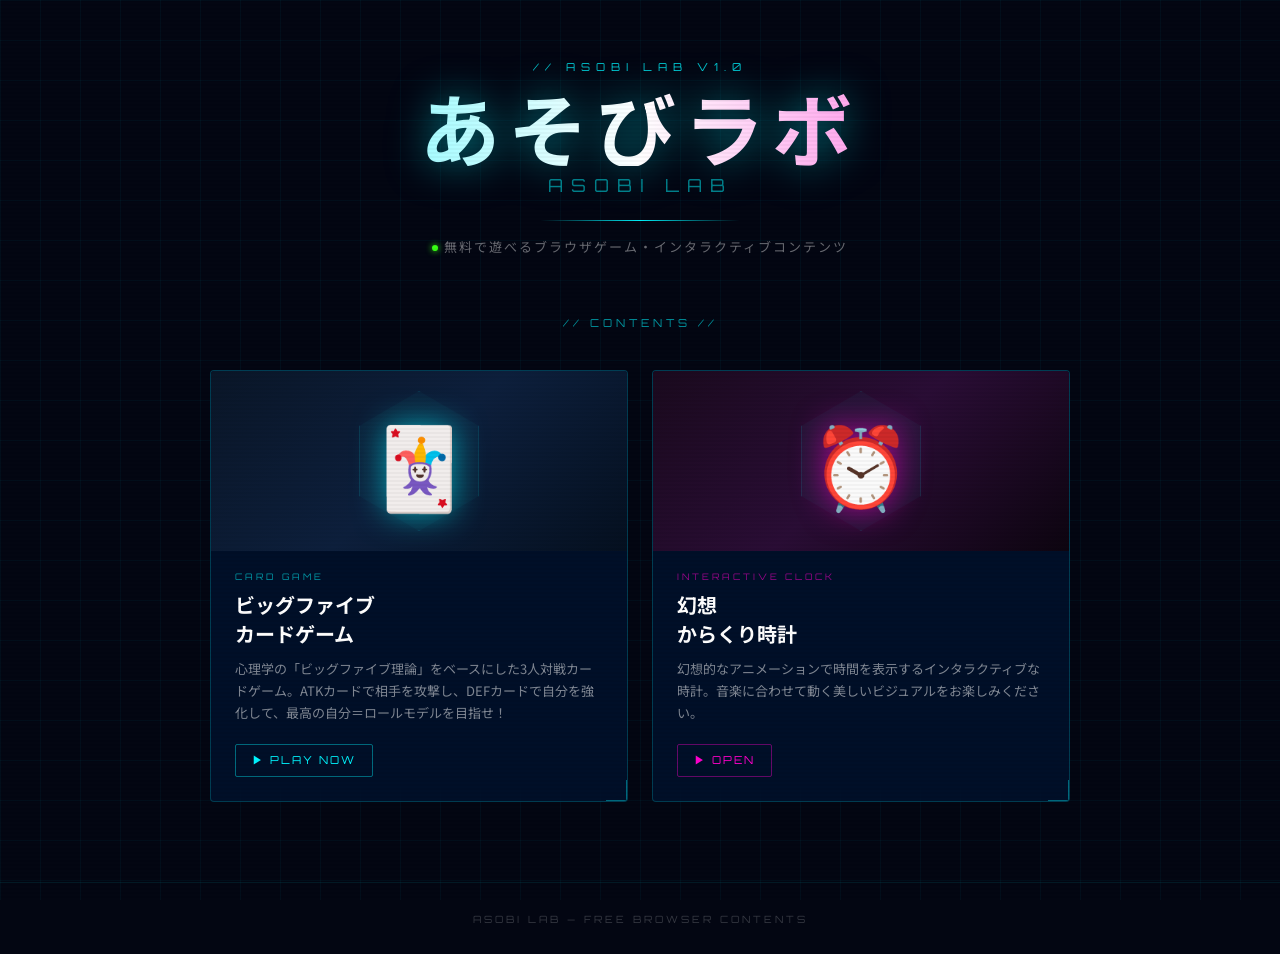
==== index.html @ 5e170a77 "Initial commit: asobi-lab portal site" ====
<!DOCTYPE html>
<html lang="ja">
<head>
    <meta charset="UTF-8">
    <meta name="viewport" content="width=device-width, initial-scale=1.0">
    <title>あそびラボ | ASOBI LAB</title>
    <style>
        @import url('https://fonts.googleapis.com/css2?family=Orbitron:wght@400;700;900&family=Noto+Sans+JP:wght@300;400;700&display=swap');

        :root {
            --cyan: #00f5ff;
            --magenta: #ff00cc;
            --green: #39ff14;
            --yellow: #ffe600;
            --dark: #030612;
            --dark2: #080f20;
            --panel: rgba(0, 20, 50, 0.7);
        }

        * { margin: 0; padding: 0; box-sizing: border-box; }

        body {
            background: var(--dark);
            color: #fff;
            font-family: 'Noto Sans JP', sans-serif;
            min-height: 100vh;
            overflow-x: hidden;
        }

        /* --- 背景グリッド --- */
        body::before {
            content: '';
            position: fixed;
            inset: 0;
            background-image:
                linear-gradient(rgba(0, 245, 255, 0.04) 1px, transparent 1px),
                linear-gradient(90deg, rgba(0, 245, 255, 0.04) 1px, transparent 1px);
            background-size: 40px 40px;
            pointer-events: none;
            z-index: 0;
        }

        /* --- ヘッダー --- */
        header {
            position: relative;
            z-index: 10;
            text-align: center;
            padding: 60px 20px 40px;
        }

        .logo-sub {
            font-family: 'Orbitron', monospace;
            font-size: 11px;
            letter-spacing: 6px;
            color: var(--cyan);
            opacity: 0.8;
            margin-bottom: 12px;
            text-transform: uppercase;
        }

        .logo-main {
            font-family: 'Noto Sans JP', sans-serif;
            font-size: clamp(40px, 8vw, 80px);
            font-weight: 700;
            letter-spacing: 0.1em;
            background: linear-gradient(90deg, var(--cyan), #fff, var(--magenta));
            -webkit-background-clip: text;
            -webkit-text-fill-color: transparent;
            background-clip: text;
            filter: drop-shadow(0 0 20px rgba(0, 245, 255, 0.5));
            line-height: 1;
        }

        .logo-en {
            font-family: 'Orbitron', monospace;
            font-size: clamp(12px, 2vw, 18px);
            letter-spacing: 8px;
            color: var(--cyan);
            opacity: 0.5;
            margin-top: 8px;
        }

        .header-line {
            width: 200px;
            height: 1px;
            background: linear-gradient(90deg, transparent, var(--cyan), transparent);
            margin: 24px auto 0;
        }

        .tagline {
            font-size: 13px;
            color: rgba(255, 255, 255, 0.4);
            margin-top: 16px;
            letter-spacing: 2px;
        }

        /* --- メインコンテンツ --- */
        main {
            position: relative;
            z-index: 10;
            max-width: 900px;
            margin: 0 auto;
            padding: 20px 20px 80px;
        }

        .section-title {
            font-family: 'Orbitron', monospace;
            font-size: 11px;
            letter-spacing: 4px;
            color: var(--cyan);
            opacity: 0.6;
            text-align: center;
            margin-bottom: 40px;
            text-transform: uppercase;
        }

        /* --- ゲームカード --- */
        .cards {
            display: grid;
            grid-template-columns: repeat(auto-fit, minmax(300px, 1fr));
            gap: 24px;
        }

        .card {
            position: relative;
            background: var(--panel);
            border: 1px solid rgba(0, 245, 255, 0.2);
            border-radius: 4px;
            overflow: hidden;
            text-decoration: none;
            color: inherit;
            display: block;
            transition: transform 0.2s, border-color 0.2s;
            backdrop-filter: blur(10px);
        }

        .card::before {
            content: '';
            position: absolute;
            top: 0; left: 0; right: 0;
            height: 2px;
            background: linear-gradient(90deg, var(--cyan), var(--magenta));
            opacity: 0;
            transition: opacity 0.2s;
        }

        .card:hover {
            transform: translateY(-4px);
            border-color: var(--cyan);
        }

        .card:hover::before { opacity: 1; }

        /* コーナー装飾 */
        .card::after {
            content: '';
            position: absolute;
            bottom: 0; right: 0;
            width: 20px; height: 20px;
            border-right: 1px solid rgba(0, 245, 255, 0.4);
            border-bottom: 1px solid rgba(0, 245, 255, 0.4);
        }

        .card-thumb {
            width: 100%;
            height: 180px;
            display: flex;
            align-items: center;
            justify-content: center;
            font-size: 80px;
            position: relative;
            overflow: hidden;
        }

        .card-thumb-bigfive {
            background: linear-gradient(135deg, #0a1628 0%, #0d1f3c 50%, #051020 100%);
        }

        .card-thumb-clock {
            background: linear-gradient(135deg, #1a0a1e 0%, #2a0d35 50%, #0d0510 100%);
        }

        /* サムネ装飾 */
        .thumb-hex {
            position: absolute;
            width: 120px; height: 140px;
            background: rgba(0, 245, 255, 0.03);
            clip-path: polygon(50% 0%, 100% 25%, 100% 75%, 50% 100%, 0% 75%, 0% 25%);
            border: 1px solid rgba(0, 245, 255, 0.1);
        }

        .thumb-icon {
            position: relative;
            z-index: 2;
            filter: drop-shadow(0 0 16px rgba(0, 245, 255, 0.6));
        }

        .card-thumb-clock .thumb-icon {
            filter: drop-shadow(0 0 16px rgba(255, 0, 204, 0.6));
        }

        .card-body {
            padding: 20px 24px 24px;
        }

        .card-tag {
            font-family: 'Orbitron', monospace;
            font-size: 9px;
            letter-spacing: 3px;
            color: var(--cyan);
            opacity: 0.6;
            margin-bottom: 8px;
            text-transform: uppercase;
        }

        .card-thumb-clock ~ .card-body .card-tag {
            color: var(--magenta);
        }

        .card-title {
            font-size: 20px;
            font-weight: 700;
            margin-bottom: 10px;
            color: #fff;
        }

        .card-desc {
            font-size: 13px;
            line-height: 1.7;
            color: rgba(255, 255, 255, 0.5);
            margin-bottom: 20px;
        }

        .card-btn {
            display: inline-flex;
            align-items: center;
            gap: 8px;
            font-family: 'Orbitron', monospace;
            font-size: 11px;
            letter-spacing: 2px;
            color: var(--cyan);
            border: 1px solid rgba(0, 245, 255, 0.4);
            padding: 8px 16px;
            border-radius: 2px;
            text-transform: uppercase;
            transition: background 0.2s, color 0.2s;
        }

        .card:hover .card-btn {
            background: rgba(0, 245, 255, 0.1);
        }

        .card-clock .card-btn {
            color: var(--magenta);
            border-color: rgba(255, 0, 204, 0.4);
        }

        .card-clock:hover .card-btn {
            background: rgba(255, 0, 204, 0.1);
        }

        /* --- フッター --- */
        footer {
            position: relative;
            z-index: 10;
            text-align: center;
            padding: 30px 20px;
            border-top: 1px solid rgba(0, 245, 255, 0.08);
        }

        .footer-line {
            font-family: 'Orbitron', monospace;
            font-size: 10px;
            letter-spacing: 3px;
            color: rgba(255, 255, 255, 0.2);
            text-transform: uppercase;
        }

        /* --- スキャンラインエフェクト --- */
        body::after {
            content: '';
            position: fixed;
            inset: 0;
            background: repeating-linear-gradient(
                0deg,
                transparent,
                transparent 2px,
                rgba(0, 0, 0, 0.03) 2px,
                rgba(0, 0, 0, 0.03) 4px
            );
            pointer-events: none;
            z-index: 999;
        }

        /* スピンアニメ（コーナー装飾） */
        @keyframes pulse {
            0%, 100% { opacity: 0.4; }
            50% { opacity: 1; }
        }

        .dot {
            display: inline-block;
            width: 6px;
            height: 6px;
            background: var(--green);
            border-radius: 50%;
            animation: pulse 2s infinite;
            box-shadow: 0 0 6px var(--green);
            vertical-align: middle;
            margin-right: 6px;
        }

        /* レスポンシブ */
        @media (max-width: 600px) {
            header { padding: 40px 16px 30px; }
            .cards { grid-template-columns: 1fr; }
        }
    </style>
</head>
<body>

    <header>
        <p class="logo-sub">// ASOBI LAB v1.0</p>
        <h1 class="logo-main">あそびラボ</h1>
        <p class="logo-en">ASOBI LAB</p>
        <div class="header-line"></div>
        <p class="tagline"><span class="dot"></span>無料で遊べるブラウザゲーム・インタラクティブコンテンツ</p>
    </header>

    <main>
        <p class="section-title">// CONTENTS //</p>

        <div class="cards">

            <!-- ビッグファイブカードゲーム -->
            <a class="card" href="game/game_demo.html">
                <div class="card-thumb card-thumb-bigfive">
                    <div class="thumb-hex"></div>
                    <span class="thumb-icon">🃏</span>
                </div>
                <div class="card-body">
                    <p class="card-tag">Card Game</p>
                    <h2 class="card-title">ビッグファイブ<br>カードゲーム</h2>
                    <p class="card-desc">心理学の「ビッグファイブ理論」をベースにした3人対戦カードゲーム。ATKカードで相手を攻撃し、DEFカードで自分を強化して、最高の自分＝ロールモデルを目指せ！</p>
                    <span class="card-btn">▶ PLAY NOW</span>
                </div>
            </a>

            <!-- 幻想からくり時計 -->
            <a class="card card-clock" href="clock/index.html">
                <div class="card-thumb card-thumb-clock">
                    <div class="thumb-hex"></div>
                    <span class="thumb-icon">⏰</span>
                </div>
                <div class="card-body">
                    <p class="card-tag">Interactive Clock</p>
                    <h2 class="card-title">幻想<br>からくり時計</h2>
                    <p class="card-desc">幻想的なアニメーションで時間を表示するインタラクティブな時計。音楽に合わせて動く美しいビジュアルをお楽しみください。</p>
                    <span class="card-btn">▶ OPEN</span>
                </div>
            </a>

        </div>
    </main>

    <footer>
        <p class="footer-line">ASOBI LAB &mdash; Free Browser Contents</p>
    </footer>

</body>
</html>
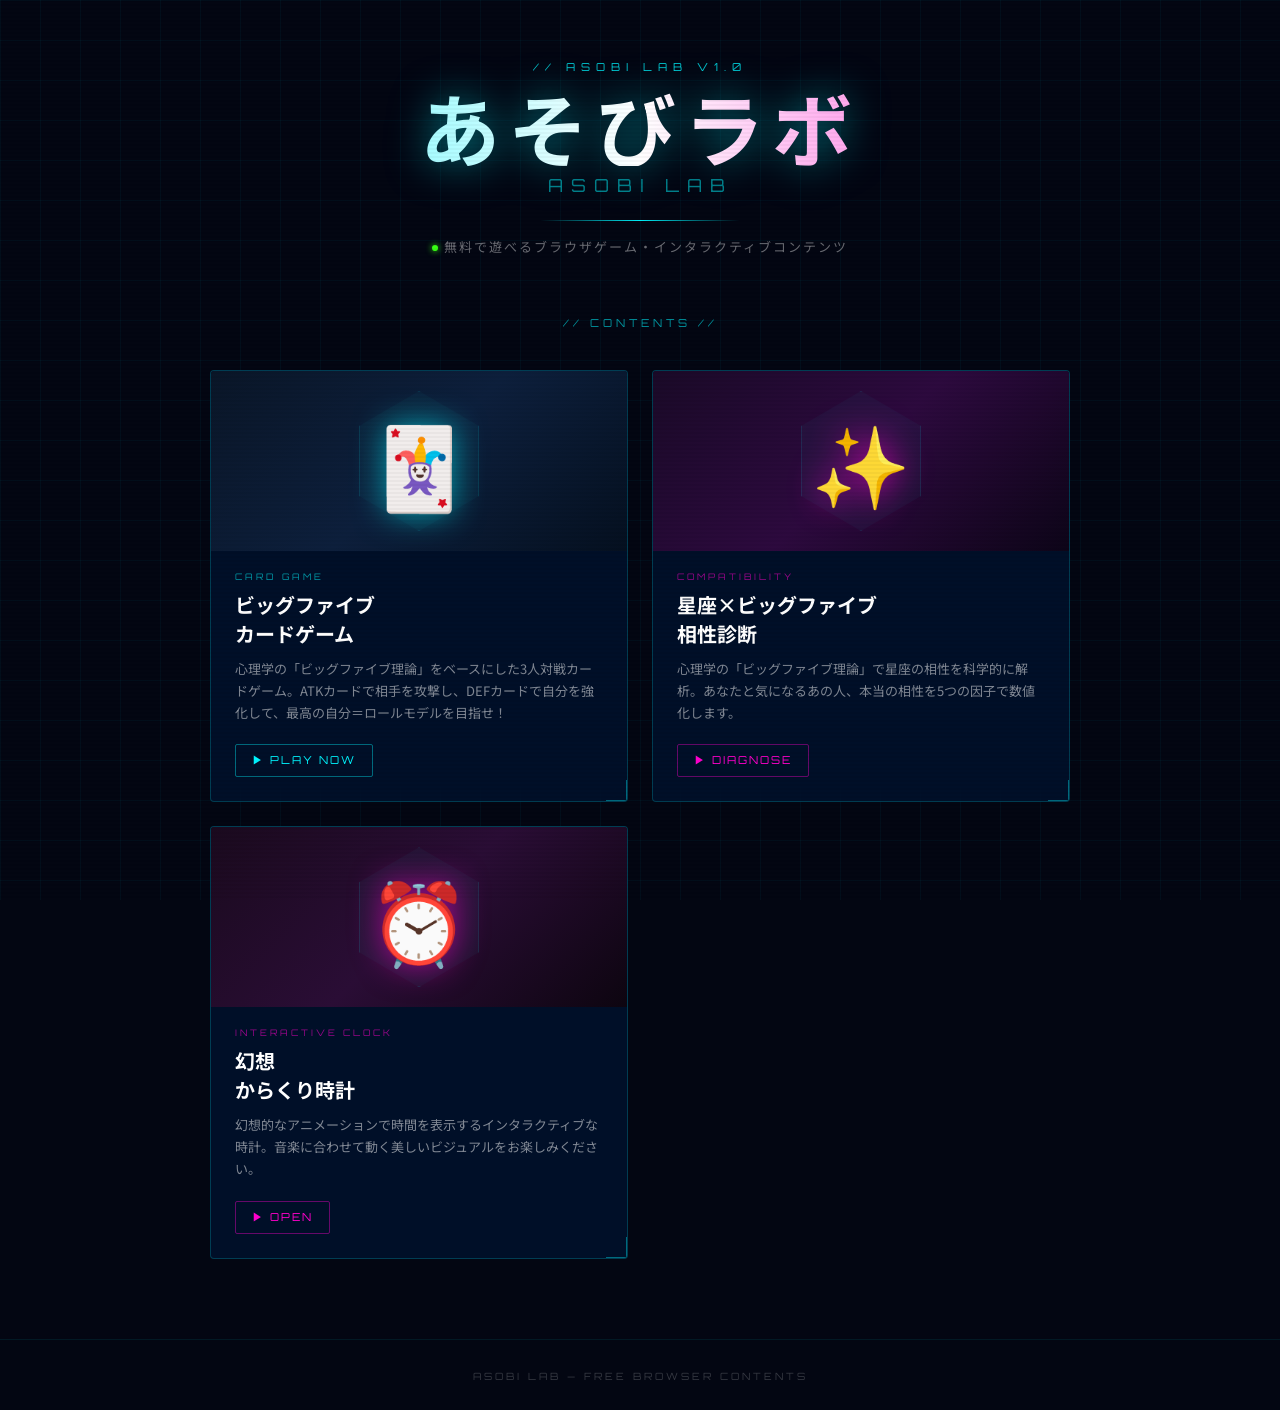
==== commit f32a8e84: "Add 星座×ビッグファイブ相性診断ページ - uranai/index.html：星座×ビッグファイブ相性診断を新規追加 - index.html：トップページに相性診断カードを追加  Co-Aut" ====
--- a/index.html
+++ b/index.html
@@ -4,6 +4,7 @@
     <meta charset="UTF-8">
     <meta name="viewport" content="width=device-width, initial-scale=1.0">
     <title>あそびラボ | ASOBI LAB</title>
+    <link rel="icon" type="image/png" href="favicon.png">
     <style>
         @import url('https://fonts.googleapis.com/css2?family=Orbitron:wght@400;700;900&family=Noto+Sans+JP:wght@300;400;700&display=swap');
 
@@ -178,6 +179,23 @@
 
         .card-thumb-clock {
             background: linear-gradient(135deg, #1a0a1e 0%, #2a0d35 50%, #0d0510 100%);
+        }
+
+        .card-thumb-uranai {
+            background: linear-gradient(135deg, #1a0a28 0%, #2d0a3e 50%, #0d0518 100%);
+        }
+
+        .card-uranai .card-btn {
+            color: var(--magenta);
+            border-color: rgba(255, 0, 204, 0.4);
+        }
+
+        .card-uranai:hover .card-btn {
+            background: rgba(255, 0, 204, 0.1);
+        }
+
+        .card-thumb-uranai ~ .card-body .card-tag {
+            color: var(--magenta);
         }
 
         /* サムネ装飾 */
@@ -346,6 +364,20 @@
                 </div>
             </a>
 
+            <!-- 星座×ビッグファイブ相性診断 -->
+            <a class="card card-uranai" href="uranai/index.html">
+                <div class="card-thumb card-thumb-uranai">
+                    <div class="thumb-hex"></div>
+                    <span class="thumb-icon" style="filter: drop-shadow(0 0 16px rgba(255, 0, 204, 0.7));">✨</span>
+                </div>
+                <div class="card-body">
+                    <p class="card-tag">Compatibility</p>
+                    <h2 class="card-title">星座×ビッグファイブ<br>相性診断</h2>
+                    <p class="card-desc">心理学の「ビッグファイブ理論」で星座の相性を科学的に解析。あなたと気になるあの人、本当の相性を5つの因子で数値化します。</p>
+                    <span class="card-btn">▶ DIAGNOSE</span>
+                </div>
+            </a>
+
             <!-- 幻想からくり時計 -->
             <a class="card card-clock" href="clock/index.html">
                 <div class="card-thumb card-thumb-clock">
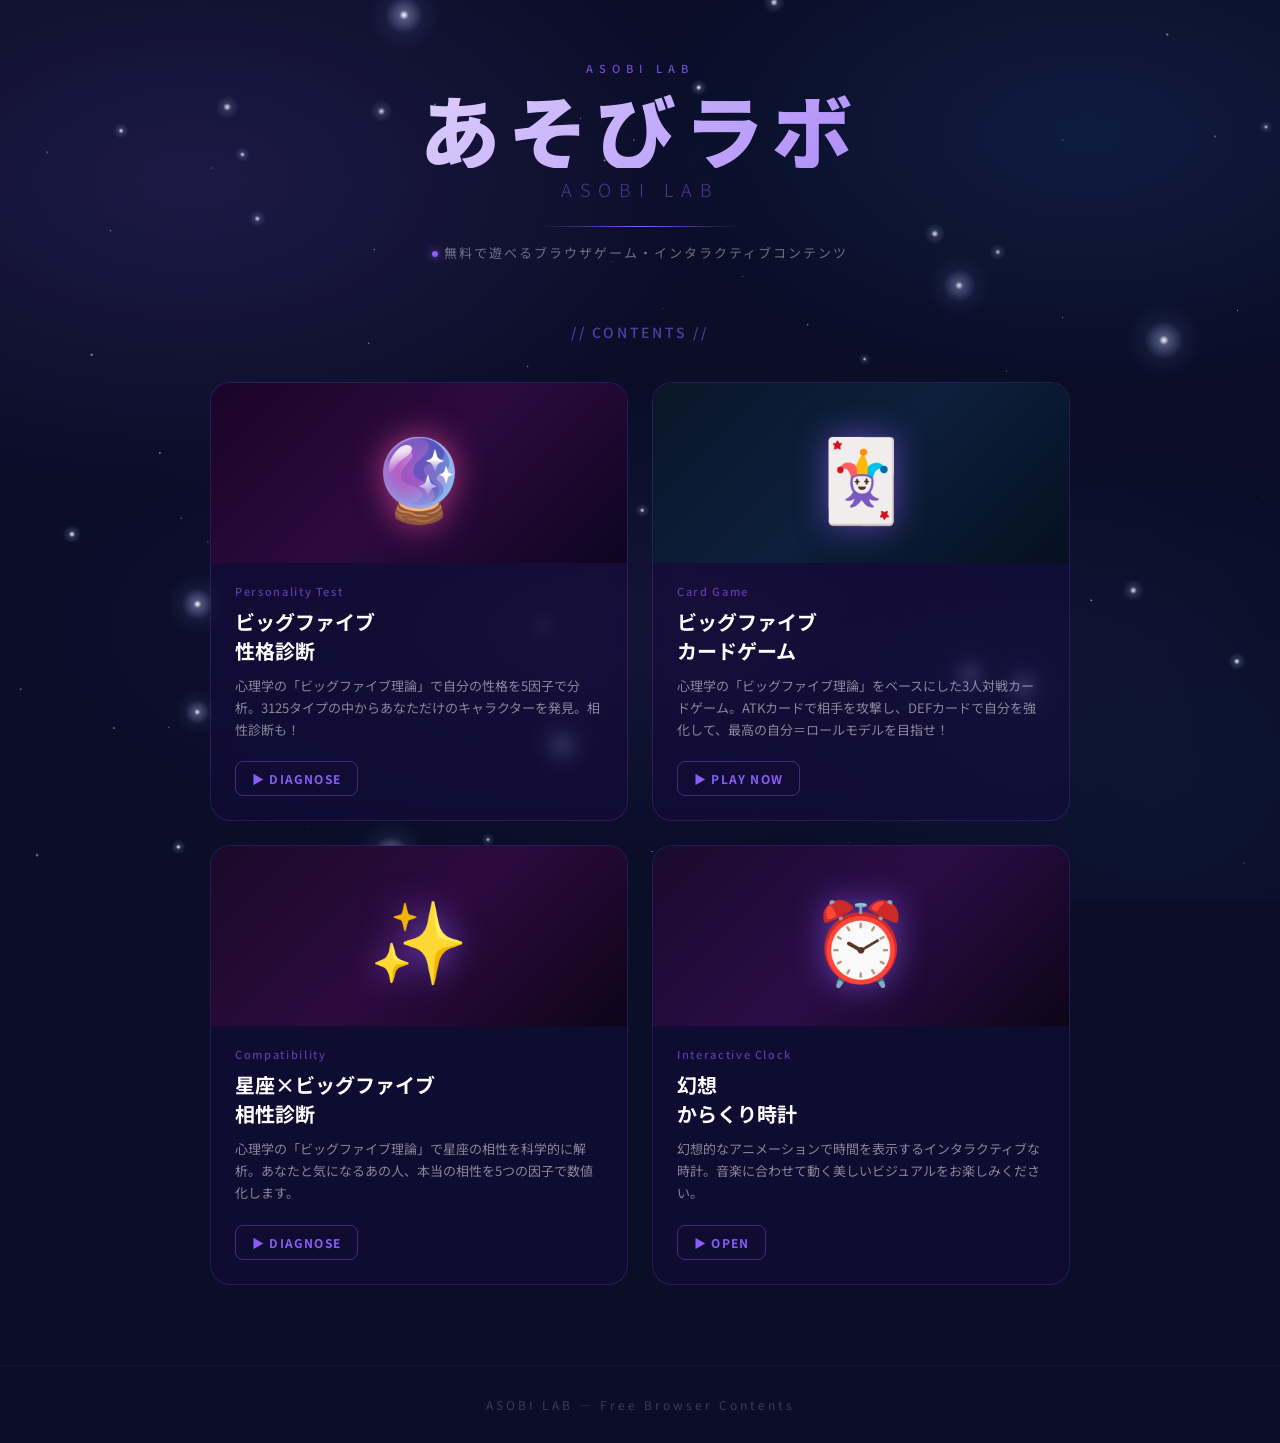
==== commit d6e7d057: "ビッグファイブ性格診断カードをトップに追加" ====
--- a/index.html
+++ b/index.html
@@ -6,39 +6,60 @@
     <title>あそびラボ | ASOBI LAB</title>
     <link rel="icon" type="image/png" href="favicon.png">
     <style>
-        @import url('https://fonts.googleapis.com/css2?family=Orbitron:wght@400;700;900&family=Noto+Sans+JP:wght@300;400;700&display=swap');
+        @import url('https://fonts.googleapis.com/css2?family=Noto+Sans+JP:wght@300;400;500;700;900&display=swap');
 
         :root {
-            --cyan: #00f5ff;
-            --magenta: #ff00cc;
-            --green: #39ff14;
-            --yellow: #ffe600;
-            --dark: #030612;
-            --dark2: #080f20;
-            --panel: rgba(0, 20, 50, 0.7);
+            --purple: #8b5cf6;
+            --blue: #3b82f6;
+            --amber: #f59e0b;
+            --rose: #f43f5e;
+            --bg: #0a0e27;
+            --panel: rgba(26, 10, 62, 0.45);
+            --border: rgba(139, 92, 246, 0.2);
         }
 
         * { margin: 0; padding: 0; box-sizing: border-box; }
 
         body {
-            background: var(--dark);
+            background: var(--bg);
             color: #fff;
             font-family: 'Noto Sans JP', sans-serif;
             min-height: 100vh;
             overflow-x: hidden;
         }
 
-        /* --- 背景グリッド --- */
-        body::before {
-            content: '';
+        /* --- 星雲背景 --- */
+        .bg-nebula {
             position: fixed;
             inset: 0;
-            background-image:
-                linear-gradient(rgba(0, 245, 255, 0.04) 1px, transparent 1px),
-                linear-gradient(90deg, rgba(0, 245, 255, 0.04) 1px, transparent 1px);
-            background-size: 40px 40px;
+            z-index: 0;
             pointer-events: none;
+            background:
+                radial-gradient(ellipse 60% 50% at 15% 20%, rgba(139,92,246,0.15) 0%, transparent 70%),
+                radial-gradient(ellipse 50% 40% at 85% 15%, rgba(59,130,246,0.12) 0%, transparent 70%),
+                radial-gradient(ellipse 70% 40% at 50% 70%, rgba(139,92,246,0.08) 0%, transparent 70%),
+                radial-gradient(ellipse 40% 50% at 90% 85%, rgba(59,130,246,0.06) 0%, transparent 70%);
+            animation: nebula-drift 25s ease-in-out infinite alternate;
+        }
+        @keyframes nebula-drift {
+            0% { transform: scale(1) translate(0, 0); }
+            25% { transform: scale(1.08) translate(2%, -1%); }
+            50% { transform: scale(1.04) translate(-2%, 2%); }
+            75% { transform: scale(1.1) translate(1%, 1%); }
+            100% { transform: scale(1) translate(-1%, -2%); }
+        }
+
+        .bg-stars {
+            position: fixed;
+            inset: 0;
             z-index: 0;
+            pointer-events: none;
+            animation: twinkle 4s ease-in-out infinite alternate;
+        }
+        @keyframes twinkle {
+            0% { opacity: 0.5; transform: scale(1); }
+            50% { opacity: 1; transform: scale(1.1); }
+            100% { opacity: 0.5; transform: scale(1); }
         }
 
         /* --- ヘッダー --- */
@@ -50,33 +71,37 @@
         }
 
         .logo-sub {
-            font-family: 'Orbitron', monospace;
             font-size: 11px;
+            font-weight: 500;
             letter-spacing: 6px;
-            color: var(--cyan);
+            color: var(--purple);
             opacity: 0.8;
             margin-bottom: 12px;
-            text-transform: uppercase;
         }
 
         .logo-main {
             font-family: 'Noto Sans JP', sans-serif;
             font-size: clamp(40px, 8vw, 80px);
-            font-weight: 700;
+            font-weight: 900;
             letter-spacing: 0.1em;
-            background: linear-gradient(90deg, var(--cyan), #fff, var(--magenta));
+            background: linear-gradient(135deg, #fff 0%, var(--purple) 50%, var(--blue) 100%);
+            background-size: 200% 200%;
             -webkit-background-clip: text;
             -webkit-text-fill-color: transparent;
             background-clip: text;
-            filter: drop-shadow(0 0 20px rgba(0, 245, 255, 0.5));
+            animation: gradient-shift 6s ease-in-out infinite;
             line-height: 1;
         }
+        @keyframes gradient-shift {
+            0%, 100% { background-position: 0% 50%; }
+            50% { background-position: 100% 50%; }
+        }
 
         .logo-en {
-            font-family: 'Orbitron', monospace;
             font-size: clamp(12px, 2vw, 18px);
+            font-weight: 300;
             letter-spacing: 8px;
-            color: var(--cyan);
+            color: var(--purple);
             opacity: 0.5;
             margin-top: 8px;
         }
@@ -84,7 +109,7 @@
         .header-line {
             width: 200px;
             height: 1px;
-            background: linear-gradient(90deg, transparent, var(--cyan), transparent);
+            background: linear-gradient(90deg, transparent, var(--purple), transparent);
             margin: 24px auto 0;
         }
 
@@ -105,14 +130,13 @@
         }
 
         .section-title {
-            font-family: 'Orbitron', monospace;
-            font-size: 11px;
-            letter-spacing: 4px;
-            color: var(--cyan);
+            font-size: 14px;
+            font-weight: 500;
+            letter-spacing: 0.2em;
+            color: var(--purple);
             opacity: 0.6;
             text-align: center;
             margin-bottom: 40px;
-            text-transform: uppercase;
         }
 
         /* --- ゲームカード --- */
@@ -125,14 +149,14 @@
         .card {
             position: relative;
             background: var(--panel);
-            border: 1px solid rgba(0, 245, 255, 0.2);
-            border-radius: 4px;
+            border: 1px solid var(--border);
+            border-radius: 20px;
             overflow: hidden;
             text-decoration: none;
             color: inherit;
             display: block;
-            transition: transform 0.2s, border-color 0.2s;
-            backdrop-filter: blur(10px);
+            transition: transform 0.3s, border-color 0.3s;
+            backdrop-filter: blur(8px);
         }
 
         .card::before {
@@ -140,27 +164,17 @@
             position: absolute;
             top: 0; left: 0; right: 0;
             height: 2px;
-            background: linear-gradient(90deg, var(--cyan), var(--magenta));
+            background: linear-gradient(90deg, var(--purple), var(--blue));
             opacity: 0;
-            transition: opacity 0.2s;
+            transition: opacity 0.3s;
         }
 
         .card:hover {
             transform: translateY(-4px);
-            border-color: var(--cyan);
+            border-color: rgba(139,92,246,0.5);
         }
 
         .card:hover::before { opacity: 1; }
-
-        /* コーナー装飾 */
-        .card::after {
-            content: '';
-            position: absolute;
-            bottom: 0; right: 0;
-            width: 20px; height: 20px;
-            border-right: 1px solid rgba(0, 245, 255, 0.4);
-            border-bottom: 1px solid rgba(0, 245, 255, 0.4);
-        }
 
         .card-thumb {
             width: 100%;
@@ -177,44 +191,26 @@
             background: linear-gradient(135deg, #0a1628 0%, #0d1f3c 50%, #051020 100%);
         }
 
+        .card-thumb-bigfive-diagnosis {
+            background: linear-gradient(135deg, #1a0428 0%, #2d0a3e 50%, #0d0520 100%);
+        }
+
         .card-thumb-clock {
-            background: linear-gradient(135deg, #1a0a1e 0%, #2a0d35 50%, #0d0510 100%);
+            background: linear-gradient(135deg, #1a0a2e 0%, #2a0d45 50%, #0d0518 100%);
         }
 
         .card-thumb-uranai {
             background: linear-gradient(135deg, #1a0a28 0%, #2d0a3e 50%, #0d0518 100%);
         }
 
-        .card-uranai .card-btn {
-            color: var(--magenta);
-            border-color: rgba(255, 0, 204, 0.4);
-        }
-
-        .card-uranai:hover .card-btn {
-            background: rgba(255, 0, 204, 0.1);
-        }
-
-        .card-thumb-uranai ~ .card-body .card-tag {
-            color: var(--magenta);
-        }
-
-        /* サムネ装飾 */
-        .thumb-hex {
-            position: absolute;
-            width: 120px; height: 140px;
-            background: rgba(0, 245, 255, 0.03);
-            clip-path: polygon(50% 0%, 100% 25%, 100% 75%, 50% 100%, 0% 75%, 0% 25%);
-            border: 1px solid rgba(0, 245, 255, 0.1);
-        }
-
         .thumb-icon {
             position: relative;
             z-index: 2;
-            filter: drop-shadow(0 0 16px rgba(0, 245, 255, 0.6));
+            filter: drop-shadow(0 0 16px rgba(139,92,246,0.6));
         }
 
         .card-thumb-clock .thumb-icon {
-            filter: drop-shadow(0 0 16px rgba(255, 0, 204, 0.6));
+            filter: drop-shadow(0 0 16px rgba(139,92,246,0.6));
         }
 
         .card-body {
@@ -222,17 +218,12 @@
         }
 
         .card-tag {
-            font-family: 'Orbitron', monospace;
-            font-size: 9px;
-            letter-spacing: 3px;
-            color: var(--cyan);
+            font-size: 11px;
+            font-weight: 500;
+            letter-spacing: 0.15em;
+            color: var(--purple);
             opacity: 0.6;
             margin-bottom: 8px;
-            text-transform: uppercase;
-        }
-
-        .card-thumb-clock ~ .card-body .card-tag {
-            color: var(--magenta);
         }
 
         .card-title {
@@ -253,28 +244,19 @@
             display: inline-flex;
             align-items: center;
             gap: 8px;
-            font-family: 'Orbitron', monospace;
-            font-size: 11px;
-            letter-spacing: 2px;
-            color: var(--cyan);
-            border: 1px solid rgba(0, 245, 255, 0.4);
+            font-family: inherit;
+            font-size: 12px;
+            font-weight: 700;
+            letter-spacing: 0.1em;
+            color: var(--purple);
+            border: 1px solid rgba(139,92,246,0.4);
             padding: 8px 16px;
-            border-radius: 2px;
-            text-transform: uppercase;
-            transition: background 0.2s, color 0.2s;
+            border-radius: 8px;
+            transition: background 0.3s;
         }
 
         .card:hover .card-btn {
-            background: rgba(0, 245, 255, 0.1);
-        }
-
-        .card-clock .card-btn {
-            color: var(--magenta);
-            border-color: rgba(255, 0, 204, 0.4);
-        }
-
-        .card-clock:hover .card-btn {
-            background: rgba(255, 0, 204, 0.1);
+            background: rgba(139,92,246,0.15);
         }
 
         /* --- フッター --- */
@@ -283,49 +265,29 @@
             z-index: 10;
             text-align: center;
             padding: 30px 20px;
-            border-top: 1px solid rgba(0, 245, 255, 0.08);
+            border-top: 1px solid rgba(139,92,246,0.08);
         }
 
         .footer-line {
-            font-family: 'Orbitron', monospace;
-            font-size: 10px;
+            font-size: 12px;
             letter-spacing: 3px;
             color: rgba(255, 255, 255, 0.2);
-            text-transform: uppercase;
-        }
-
-        /* --- スキャンラインエフェクト --- */
-        body::after {
-            content: '';
-            position: fixed;
-            inset: 0;
-            background: repeating-linear-gradient(
-                0deg,
-                transparent,
-                transparent 2px,
-                rgba(0, 0, 0, 0.03) 2px,
-                rgba(0, 0, 0, 0.03) 4px
-            );
-            pointer-events: none;
-            z-index: 999;
-        }
-
-        /* スピンアニメ（コーナー装飾） */
-        @keyframes pulse {
-            0%, 100% { opacity: 0.4; }
-            50% { opacity: 1; }
         }
 
         .dot {
             display: inline-block;
             width: 6px;
             height: 6px;
-            background: var(--green);
+            background: var(--purple);
             border-radius: 50%;
-            animation: pulse 2s infinite;
-            box-shadow: 0 0 6px var(--green);
+            box-shadow: 0 0 8px var(--purple);
             vertical-align: middle;
             margin-right: 6px;
+            animation: dot-pulse 2s infinite;
+        }
+        @keyframes dot-pulse {
+            0%, 100% { opacity: 0.4; }
+            50% { opacity: 1; }
         }
 
         /* レスポンシブ */
@@ -337,8 +299,11 @@
 </head>
 <body>
 
+    <div class="bg-nebula"></div>
+    <div class="bg-stars" id="bgStars"></div>
+
     <header>
-        <p class="logo-sub">// ASOBI LAB v1.0</p>
+        <p class="logo-sub">ASOBI LAB</p>
         <h1 class="logo-main">あそびラボ</h1>
         <p class="logo-en">ASOBI LAB</p>
         <div class="header-line"></div>
@@ -350,10 +315,22 @@
 
         <div class="cards">
 
+            <!-- ビッグファイブ性格診断 -->
+            <a class="card" href="https://bigfive.jr-genius.jp" target="_blank">
+                <div class="card-thumb card-thumb-bigfive-diagnosis">
+                    <span class="thumb-icon" style="filter: drop-shadow(0 0 16px rgba(236,72,153,0.7));">🔮</span>
+                </div>
+                <div class="card-body">
+                    <p class="card-tag">Personality Test</p>
+                    <h2 class="card-title">ビッグファイブ<br>性格診断</h2>
+                    <p class="card-desc">心理学の「ビッグファイブ理論」で自分の性格を5因子で分析。3125タイプの中からあなただけのキャラクターを発見。相性診断も！</p>
+                    <span class="card-btn">▶ DIAGNOSE</span>
+                </div>
+            </a>
+
             <!-- ビッグファイブカードゲーム -->
             <a class="card" href="game/game_demo.html">
                 <div class="card-thumb card-thumb-bigfive">
-                    <div class="thumb-hex"></div>
                     <span class="thumb-icon">🃏</span>
                 </div>
                 <div class="card-body">
@@ -367,8 +344,7 @@
             <!-- 星座×ビッグファイブ相性診断 -->
             <a class="card card-uranai" href="uranai/index.html">
                 <div class="card-thumb card-thumb-uranai">
-                    <div class="thumb-hex"></div>
-                    <span class="thumb-icon" style="filter: drop-shadow(0 0 16px rgba(255, 0, 204, 0.7));">✨</span>
+                    <span class="thumb-icon" style="filter: drop-shadow(0 0 16px rgba(139,92,246,0.7));">✨</span>
                 </div>
                 <div class="card-body">
                     <p class="card-tag">Compatibility</p>
@@ -381,7 +357,6 @@
             <!-- 幻想からくり時計 -->
             <a class="card card-clock" href="clock/index.html">
                 <div class="card-thumb card-thumb-clock">
-                    <div class="thumb-hex"></div>
                     <span class="thumb-icon">⏰</span>
                 </div>
                 <div class="card-body">
@@ -399,5 +374,42 @@
         <p class="footer-line">ASOBI LAB &mdash; Free Browser Contents</p>
     </footer>
 
+    <script>
+    // ===== 星をランダム配置 =====
+    (function() {
+        const el = document.getElementById('bgStars');
+        let css = '';
+        const total = 80;
+        const bright = new Set();
+        const superBright = new Set();
+        while (superBright.size < 10) superBright.add(Math.floor(Math.random() * total));
+        while (bright.size < 20) {
+            const n = Math.floor(Math.random() * total);
+            if (!superBright.has(n)) bright.add(n);
+        }
+        for (let i = 0; i < total; i++) {
+            const x = Math.random() * 100;
+            const y = Math.random() * 100;
+            if (superBright.has(i)) {
+                const s = Math.random() * 2 + 3;
+                const o = Math.random() * 0.2 + 0.8;
+                css += `radial-gradient(${s}px ${s}px at ${x}% ${y}%, rgba(255,255,255,${o}) 0%, transparent 100%)`;
+                css += `, radial-gradient(${s*4}px ${s*4}px at ${x}% ${y}%, rgba(200,210,255,${o*0.4}) 0%, transparent 100%)`;
+                css += `, radial-gradient(${s*8}px ${s*8}px at ${x}% ${y}%, rgba(140,160,255,${o*0.15}) 0%, transparent 100%)`;
+            } else if (bright.has(i)) {
+                const s = Math.random() * 2 + 2;
+                const o = Math.random() * 0.3 + 0.7;
+                css += `radial-gradient(${s}px ${s}px at ${x}% ${y}%, rgba(255,255,255,${o}) 0%, transparent 100%)`;
+                css += `, radial-gradient(${s*3}px ${s*3}px at ${x}% ${y}%, rgba(180,200,255,${o*0.3}) 0%, transparent 100%)`;
+            } else {
+                const s = Math.random() * 1.5 + 0.5;
+                const o = Math.random() * 0.5 + 0.2;
+                css += `radial-gradient(${s}px ${s}px at ${x}% ${y}%, rgba(255,255,255,${o}) 0%, transparent 100%)`;
+            }
+            if (i < total - 1) css += ', ';
+        }
+        el.style.backgroundImage = css;
+    })();
+    </script>
 </body>
 </html>
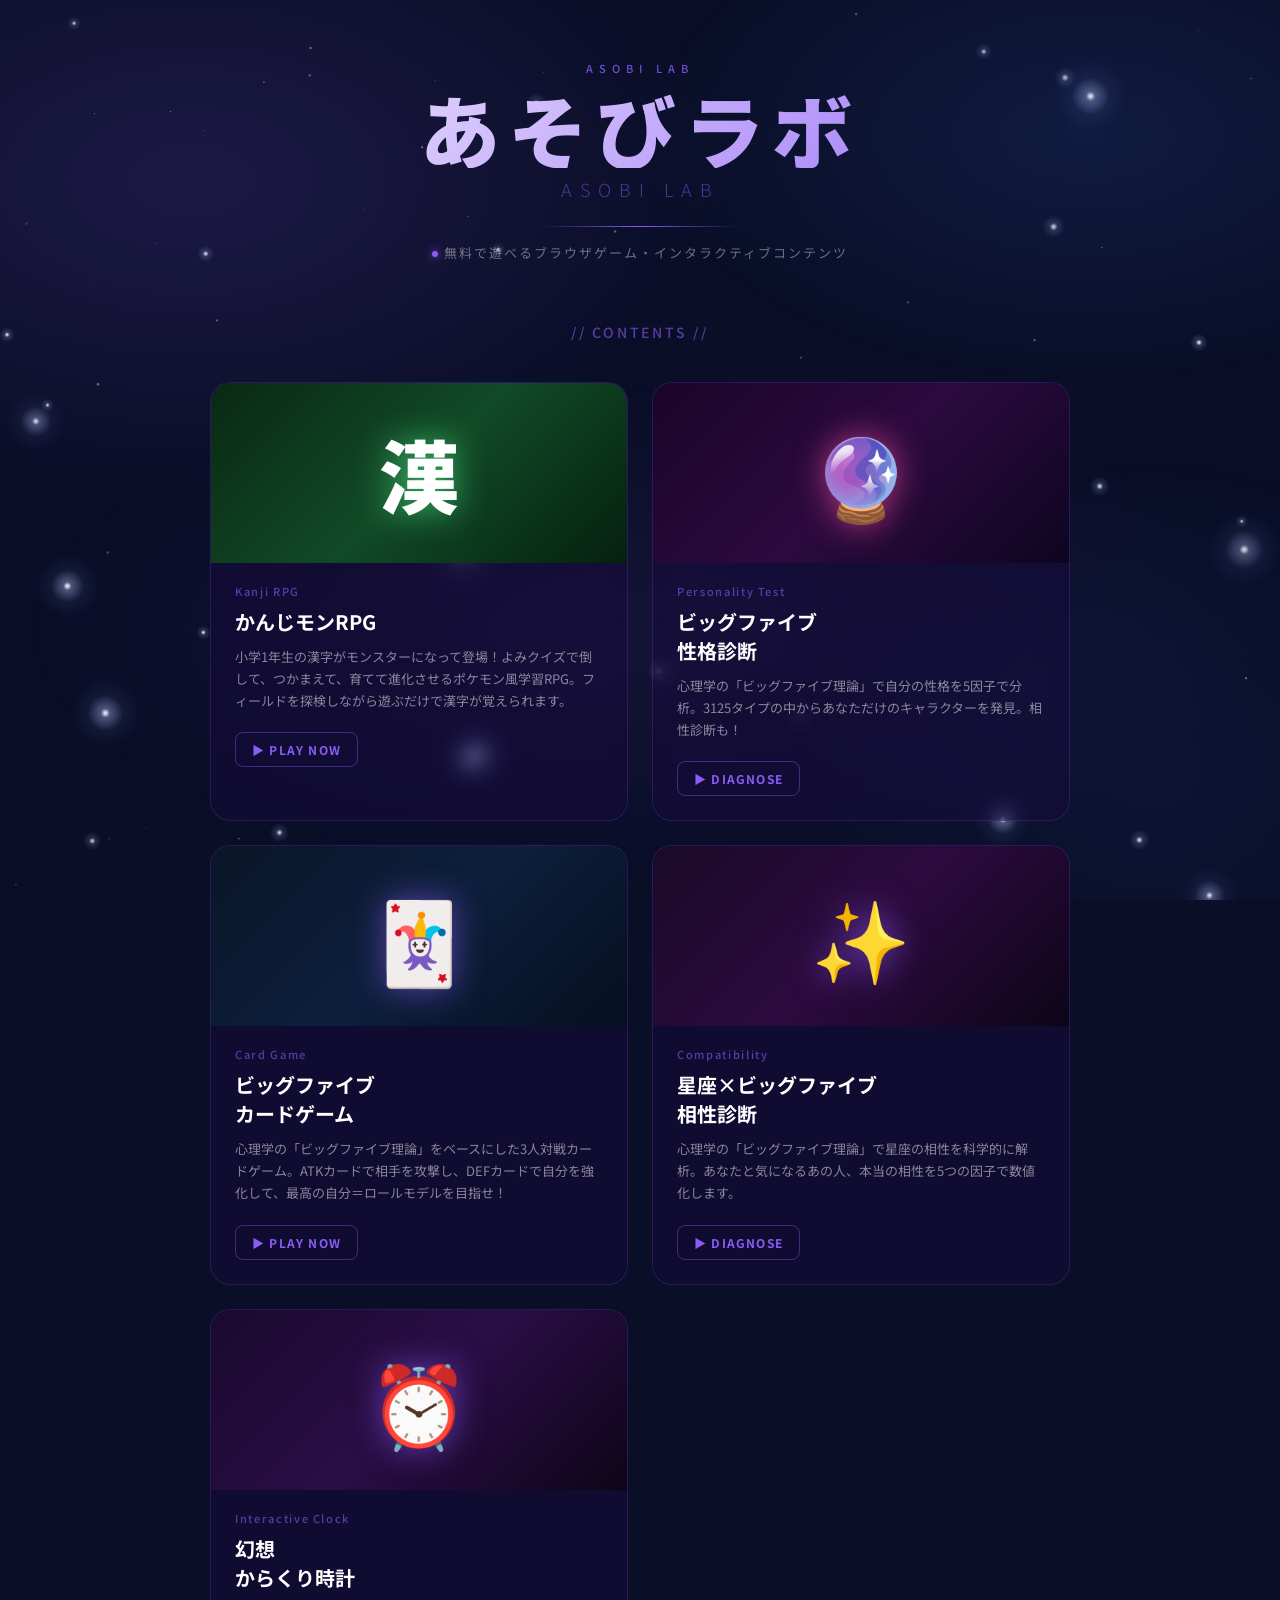
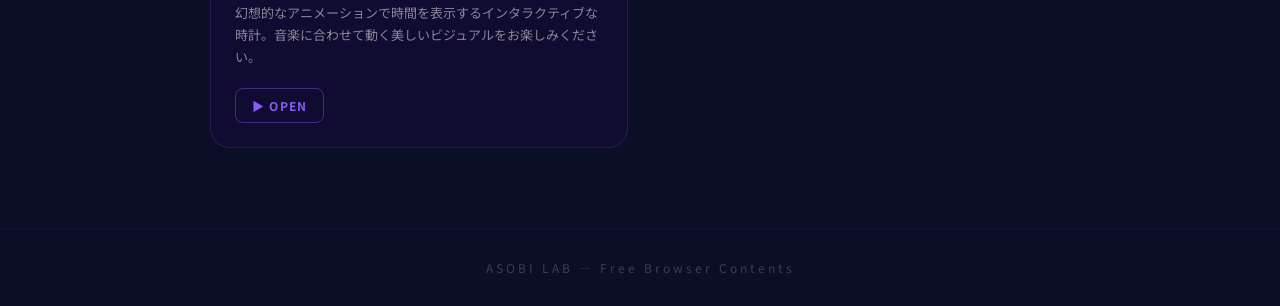
==== commit 001180d7: "トップページに かんじモンRPG の入口カードを追加 Co-Authored-By: Claude Fable 5 <noreply@anthropic.com> Claude-Session: ht" ====
--- a/index.html
+++ b/index.html
@@ -189,6 +189,13 @@
 
         .card-thumb-bigfive {
             background: linear-gradient(135deg, #0a1628 0%, #0d1f3c 50%, #051020 100%);
+        }
+
+        .card-thumb-kanjimon {
+            background: linear-gradient(135deg, #0a2814 0%, #114a26 50%, #052010 100%);
+            font-family: 'Noto Sans JP', sans-serif;
+            font-weight: 900;
+            color: #fff;
         }
 
         .card-thumb-bigfive-diagnosis {
@@ -314,6 +321,19 @@
         <p class="section-title">// CONTENTS //</p>
 
         <div class="cards">
+
+            <!-- かんじモンRPG -->
+            <a class="card" href="https://kanjimon.jr-genius.jp" target="_blank">
+                <div class="card-thumb card-thumb-kanjimon">
+                    <span class="thumb-icon" style="filter: drop-shadow(0 0 16px rgba(74,222,128,0.7));">漢</span>
+                </div>
+                <div class="card-body">
+                    <p class="card-tag">Kanji RPG</p>
+                    <h2 class="card-title">かんじモンRPG</h2>
+                    <p class="card-desc">小学1年生の漢字がモンスターになって登場！よみクイズで倒して、つかまえて、育てて進化させるポケモン風学習RPG。フィールドを探検しながら遊ぶだけで漢字が覚えられます。</p>
+                    <span class="card-btn">▶ PLAY NOW</span>
+                </div>
+            </a>
 
             <!-- ビッグファイブ性格診断 -->
             <a class="card" href="https://bigfive.jr-genius.jp" target="_blank">
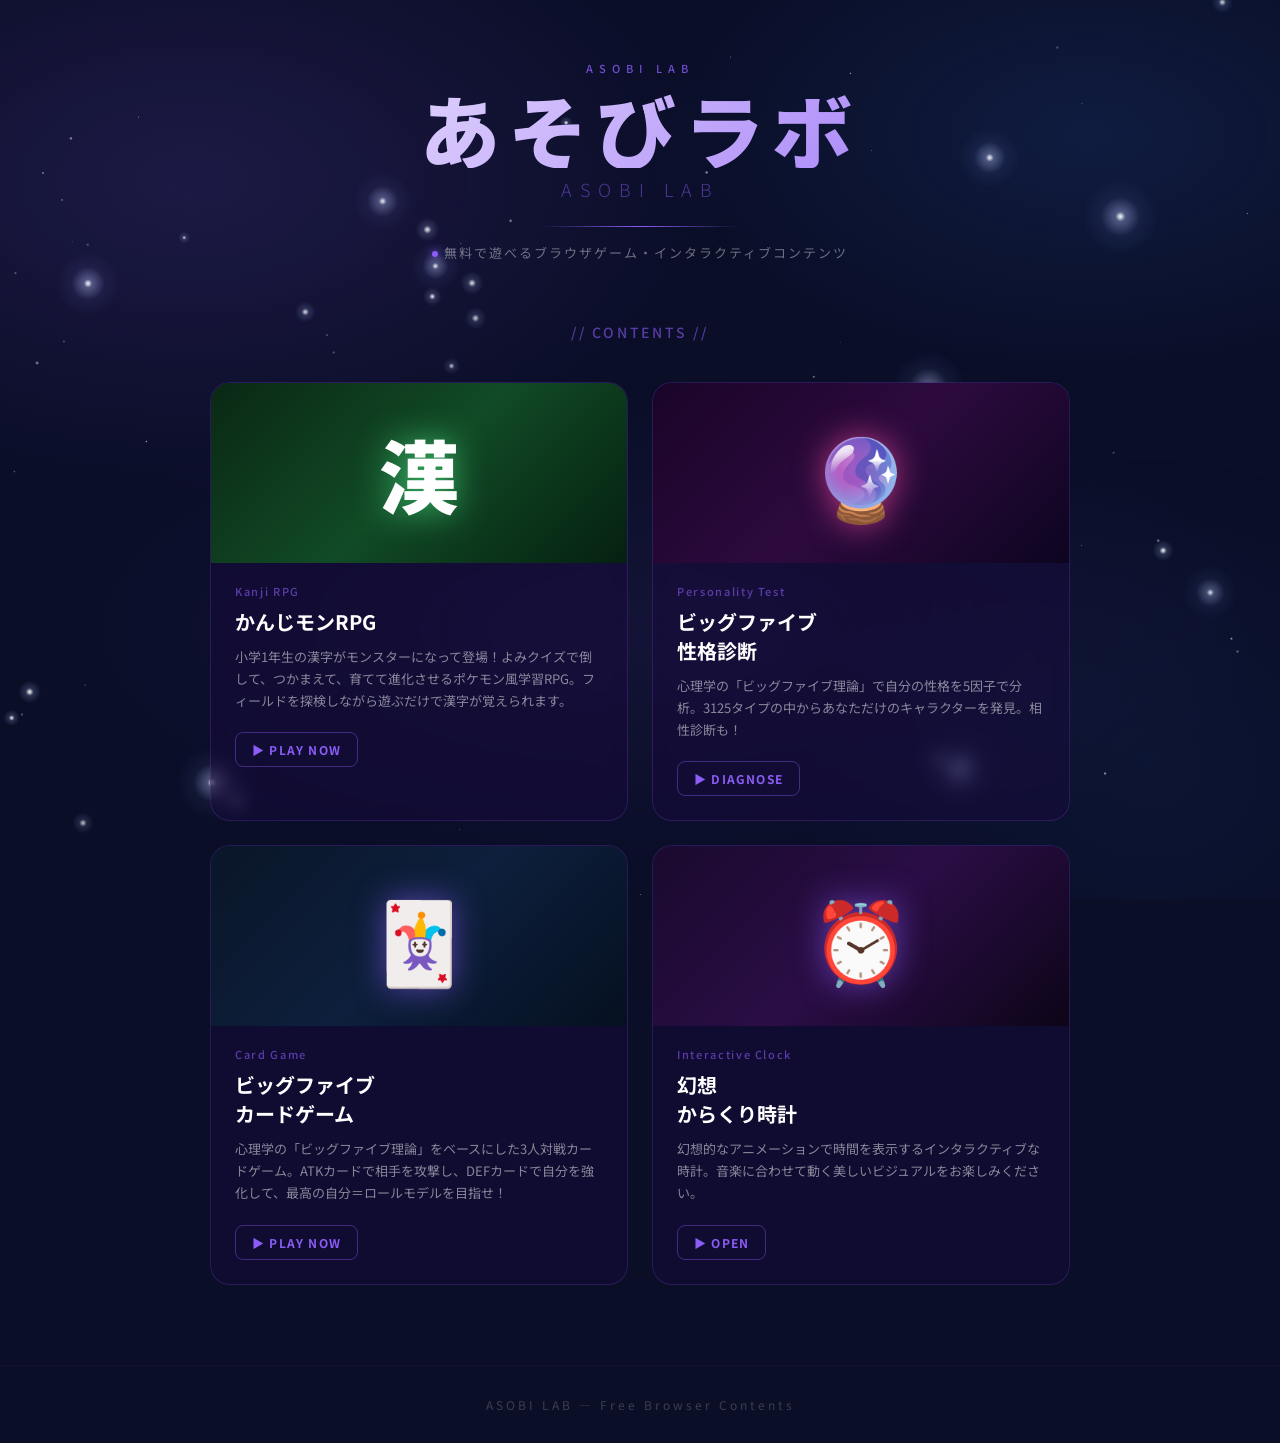
==== commit 1f7a8161: "トップページから星座×ビッグファイブ相性診断のカードを削除 Co-Authored-By: Claude Fable 5 <noreply@anthropic.com> Claude-Session:" ====
--- a/index.html
+++ b/index.html
@@ -204,10 +204,6 @@
 
         .card-thumb-clock {
             background: linear-gradient(135deg, #1a0a2e 0%, #2a0d45 50%, #0d0518 100%);
-        }
-
-        .card-thumb-uranai {
-            background: linear-gradient(135deg, #1a0a28 0%, #2d0a3e 50%, #0d0518 100%);
         }
 
         .thumb-icon {
@@ -358,19 +354,6 @@
                     <h2 class="card-title">ビッグファイブ<br>カードゲーム</h2>
                     <p class="card-desc">心理学の「ビッグファイブ理論」をベースにした3人対戦カードゲーム。ATKカードで相手を攻撃し、DEFカードで自分を強化して、最高の自分＝ロールモデルを目指せ！</p>
                     <span class="card-btn">▶ PLAY NOW</span>
-                </div>
-            </a>
-
-            <!-- 星座×ビッグファイブ相性診断 -->
-            <a class="card card-uranai" href="uranai/index.html">
-                <div class="card-thumb card-thumb-uranai">
-                    <span class="thumb-icon" style="filter: drop-shadow(0 0 16px rgba(139,92,246,0.7));">✨</span>
-                </div>
-                <div class="card-body">
-                    <p class="card-tag">Compatibility</p>
-                    <h2 class="card-title">星座×ビッグファイブ<br>相性診断</h2>
-                    <p class="card-desc">心理学の「ビッグファイブ理論」で星座の相性を科学的に解析。あなたと気になるあの人、本当の相性を5つの因子で数値化します。</p>
-                    <span class="card-btn">▶ DIAGNOSE</span>
                 </div>
             </a>
 
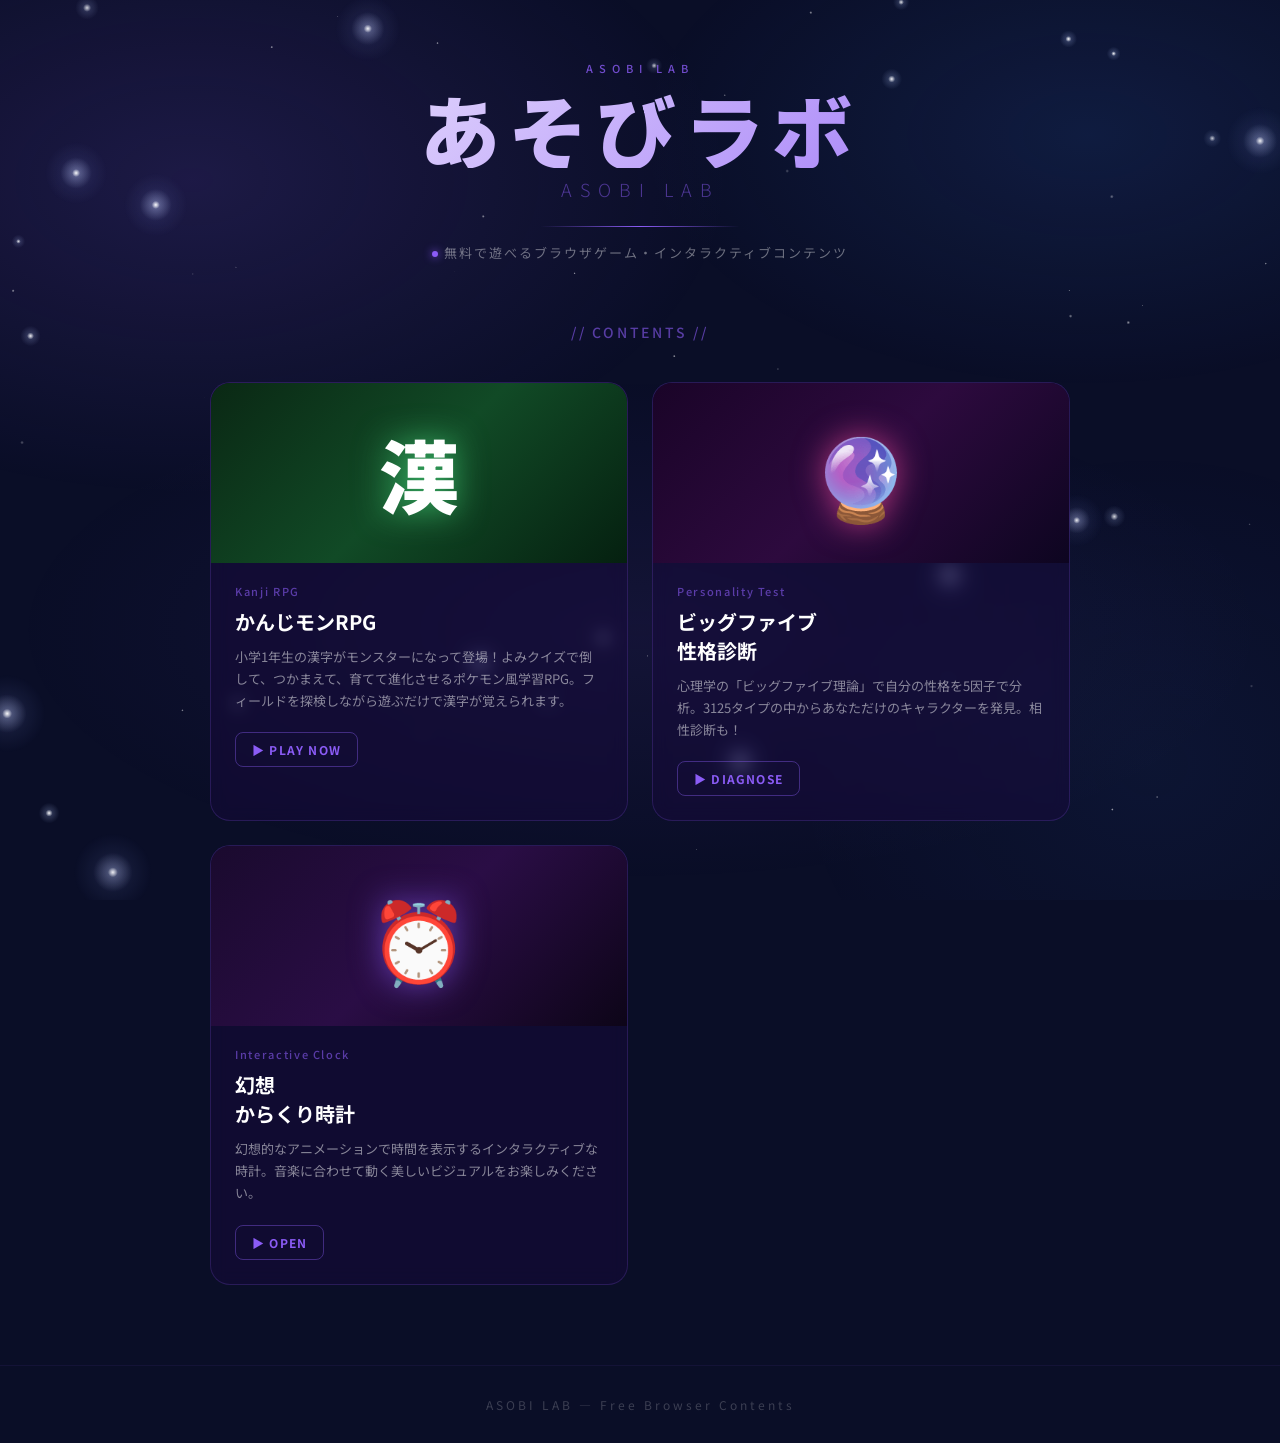
==== commit cb176936: "トップページからビッグファイブカードゲームのカードを削除 Co-Authored-By: Claude Fable 5 <noreply@anthropic.com> Claude-Session: " ====
--- a/index.html
+++ b/index.html
@@ -185,10 +185,6 @@
             font-size: 80px;
             position: relative;
             overflow: hidden;
-        }
-
-        .card-thumb-bigfive {
-            background: linear-gradient(135deg, #0a1628 0%, #0d1f3c 50%, #051020 100%);
         }
 
         .card-thumb-kanjimon {
@@ -341,19 +337,6 @@
                     <h2 class="card-title">ビッグファイブ<br>性格診断</h2>
                     <p class="card-desc">心理学の「ビッグファイブ理論」で自分の性格を5因子で分析。3125タイプの中からあなただけのキャラクターを発見。相性診断も！</p>
                     <span class="card-btn">▶ DIAGNOSE</span>
-                </div>
-            </a>
-
-            <!-- ビッグファイブカードゲーム -->
-            <a class="card" href="game/game_demo.html">
-                <div class="card-thumb card-thumb-bigfive">
-                    <span class="thumb-icon">🃏</span>
-                </div>
-                <div class="card-body">
-                    <p class="card-tag">Card Game</p>
-                    <h2 class="card-title">ビッグファイブ<br>カードゲーム</h2>
-                    <p class="card-desc">心理学の「ビッグファイブ理論」をベースにした3人対戦カードゲーム。ATKカードで相手を攻撃し、DEFカードで自分を強化して、最高の自分＝ロールモデルを目指せ！</p>
-                    <span class="card-btn">▶ PLAY NOW</span>
                 </div>
             </a>
 
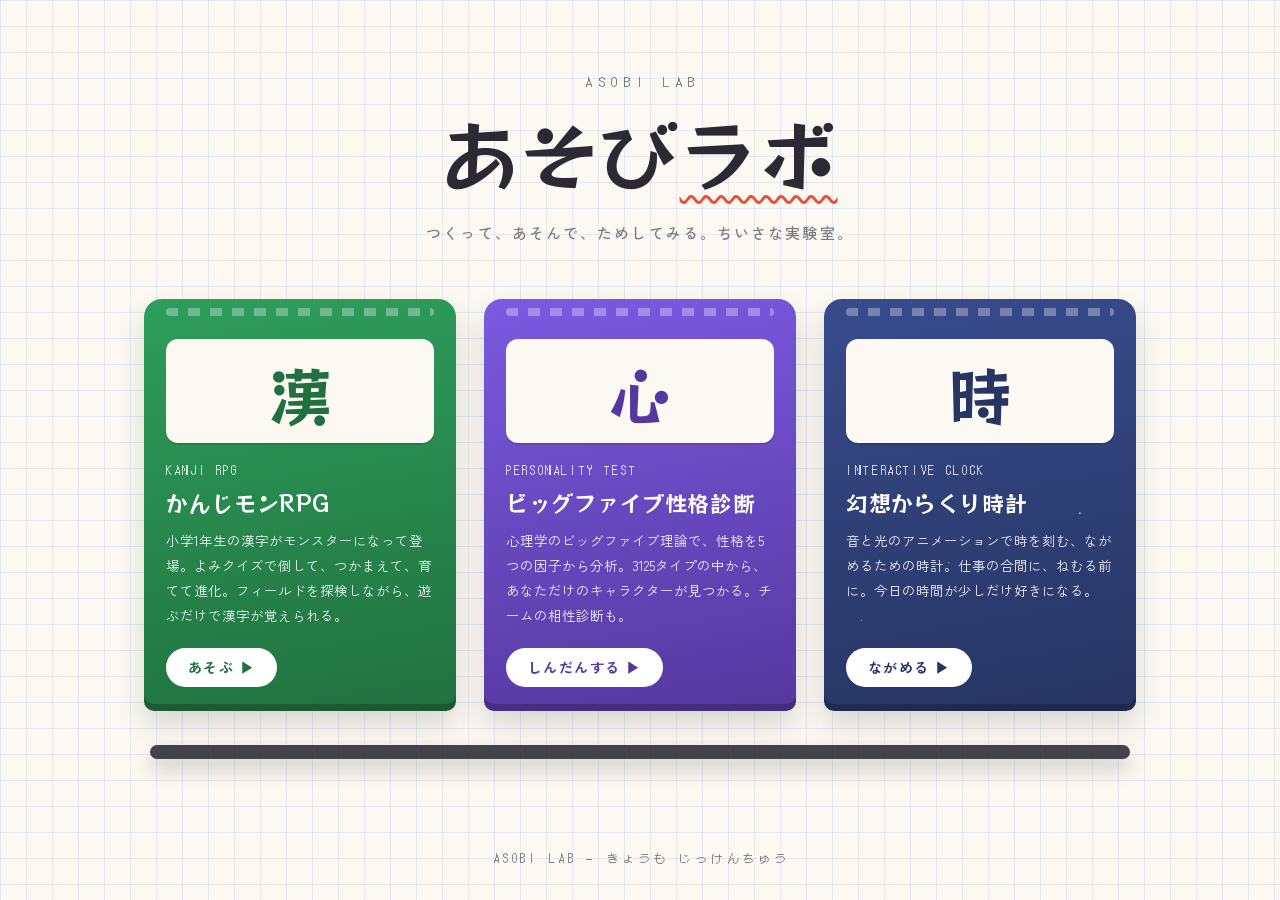
==== commit beec64dd: "トップページを全面リニューアル（方眼紙×カートリッジ棚デザイン） Co-Authored-By: Claude Fable 5 <noreply@anthropic.com> Claude-Sessi" ====
--- a/index.html
+++ b/index.html
@@ -4,398 +4,308 @@
     <meta charset="UTF-8">
     <meta name="viewport" content="width=device-width, initial-scale=1.0">
     <title>あそびラボ | ASOBI LAB</title>
+    <meta name="description" content="あそびラボ — つくって、あそんで、ためしてみる。無料で遊べるブラウザゲームと診断の小さな実験室。">
     <link rel="icon" type="image/png" href="favicon.png">
+    <link rel="preconnect" href="https://fonts.googleapis.com">
+    <link rel="preconnect" href="https://fonts.gstatic.com" crossorigin>
+    <link href="https://fonts.googleapis.com/css2?family=RocknRoll+One&family=Zen+Kaku+Gothic+New:wght@400;500;700&family=DotGothic16&display=swap" rel="stylesheet">
     <style>
-        @import url('https://fonts.googleapis.com/css2?family=Noto+Sans+JP:wght@300;400;500;700;900&display=swap');
-
         :root {
-            --purple: #8b5cf6;
-            --blue: #3b82f6;
-            --amber: #f59e0b;
-            --rose: #f43f5e;
-            --bg: #0a0e27;
-            --panel: rgba(26, 10, 62, 0.45);
-            --border: rgba(139, 92, 246, 0.2);
+            --paper: #FBF9F2;
+            --grid: rgba(96, 134, 189, 0.14);
+            --ink: #2B2A33;
+            --ink-soft: rgba(43, 42, 51, 0.62);
+            --red: #E8503A;
+            --green: #2E9E5B;
+            --green-deep: #20713F;
+            --purple: #7A5AE0;
+            --purple-deep: #55389F;
+            --night: #384B8C;
+            --night-deep: #263562;
         }
 
         * { margin: 0; padding: 0; box-sizing: border-box; }
 
+        html { -webkit-text-size-adjust: 100%; }
+
         body {
-            background: var(--bg);
+            font-family: 'Zen Kaku Gothic New', sans-serif;
+            color: var(--ink);
+            background-color: var(--paper);
+            background-image:
+                linear-gradient(var(--grid) 1px, transparent 1px),
+                linear-gradient(90deg, var(--grid) 1px, transparent 1px);
+            background-size: 26px 26px;
+            min-height: 100vh;
+            display: flex;
+            flex-direction: column;
+        }
+
+        /* ---------- ヘッダー ---------- */
+        header {
+            text-align: center;
+            padding: 72px 20px 12px;
+        }
+
+        .eyebrow {
+            font-family: 'DotGothic16', monospace;
+            font-size: 13px;
+            letter-spacing: 0.5em;
+            text-indent: 0.5em;
+            color: var(--ink-soft);
+            margin-bottom: 18px;
+        }
+
+        .logo {
+            font-family: 'RocknRoll One', sans-serif;
+            font-weight: 400;
+            font-size: clamp(44px, 9vw, 76px);
+            line-height: 1.15;
+            letter-spacing: 0.04em;
+        }
+
+        .logo .labo {
+            text-decoration: underline wavy var(--red) 3px;
+            text-decoration-skip-ink: none;
+            text-underline-offset: 10px;
+        }
+
+        .tagline {
+            margin-top: 26px;
+            font-size: 15px;
+            font-weight: 500;
+            color: var(--ink-soft);
+            letter-spacing: 0.14em;
+        }
+
+        /* ---------- 棚 ---------- */
+        main {
+            flex: 1;
+            width: 100%;
+            max-width: 1040px;
+            margin: 0 auto;
+            padding: 44px 24px 30px;
+        }
+
+        .shelf {
+            list-style: none;
+            display: grid;
+            grid-template-columns: repeat(3, 1fr);
+            gap: 28px;
+            align-items: stretch;
+        }
+
+        .cart {
+            display: flex;
+            flex-direction: column;
+            height: 100%;
+            border-radius: 18px 18px 10px 10px;
+            padding: 26px 22px 24px;
+            text-decoration: none;
             color: #fff;
-            font-family: 'Noto Sans JP', sans-serif;
-            min-height: 100vh;
-            overflow-x: hidden;
-        }
-
-        /* --- 星雲背景 --- */
-        .bg-nebula {
-            position: fixed;
-            inset: 0;
-            z-index: 0;
-            pointer-events: none;
-            background:
-                radial-gradient(ellipse 60% 50% at 15% 20%, rgba(139,92,246,0.15) 0%, transparent 70%),
-                radial-gradient(ellipse 50% 40% at 85% 15%, rgba(59,130,246,0.12) 0%, transparent 70%),
-                radial-gradient(ellipse 70% 40% at 50% 70%, rgba(139,92,246,0.08) 0%, transparent 70%),
-                radial-gradient(ellipse 40% 50% at 90% 85%, rgba(59,130,246,0.06) 0%, transparent 70%);
-            animation: nebula-drift 25s ease-in-out infinite alternate;
-        }
-        @keyframes nebula-drift {
-            0% { transform: scale(1) translate(0, 0); }
-            25% { transform: scale(1.08) translate(2%, -1%); }
-            50% { transform: scale(1.04) translate(-2%, 2%); }
-            75% { transform: scale(1.1) translate(1%, 1%); }
-            100% { transform: scale(1) translate(-1%, -2%); }
-        }
-
-        .bg-stars {
-            position: fixed;
-            inset: 0;
-            z-index: 0;
-            pointer-events: none;
-            animation: twinkle 4s ease-in-out infinite alternate;
-        }
-        @keyframes twinkle {
-            0% { opacity: 0.5; transform: scale(1); }
-            50% { opacity: 1; transform: scale(1.1); }
-            100% { opacity: 0.5; transform: scale(1); }
-        }
-
-        /* --- ヘッダー --- */
-        header {
             position: relative;
-            z-index: 10;
-            text-align: center;
-            padding: 60px 20px 40px;
-        }
-
-        .logo-sub {
-            font-size: 11px;
-            font-weight: 500;
-            letter-spacing: 6px;
-            color: var(--purple);
-            opacity: 0.8;
-            margin-bottom: 12px;
-        }
-
-        .logo-main {
-            font-family: 'Noto Sans JP', sans-serif;
-            font-size: clamp(40px, 8vw, 80px);
-            font-weight: 900;
-            letter-spacing: 0.1em;
-            background: linear-gradient(135deg, #fff 0%, var(--purple) 50%, var(--blue) 100%);
-            background-size: 200% 200%;
-            -webkit-background-clip: text;
-            -webkit-text-fill-color: transparent;
-            background-clip: text;
-            animation: gradient-shift 6s ease-in-out infinite;
-            line-height: 1;
-        }
-        @keyframes gradient-shift {
-            0%, 100% { background-position: 0% 50%; }
-            50% { background-position: 100% 50%; }
-        }
-
-        .logo-en {
-            font-size: clamp(12px, 2vw, 18px);
-            font-weight: 300;
-            letter-spacing: 8px;
-            color: var(--purple);
-            opacity: 0.5;
-            margin-top: 8px;
-        }
-
-        .header-line {
-            width: 200px;
-            height: 1px;
-            background: linear-gradient(90deg, transparent, var(--purple), transparent);
-            margin: 24px auto 0;
-        }
-
-        .tagline {
-            font-size: 13px;
-            color: rgba(255, 255, 255, 0.4);
-            margin-top: 16px;
-            letter-spacing: 2px;
-        }
-
-        /* --- メインコンテンツ --- */
-        main {
-            position: relative;
-            z-index: 10;
-            max-width: 900px;
-            margin: 0 auto;
-            padding: 20px 20px 80px;
-        }
-
-        .section-title {
-            font-size: 14px;
-            font-weight: 500;
-            letter-spacing: 0.2em;
-            color: var(--purple);
-            opacity: 0.6;
-            text-align: center;
-            margin-bottom: 40px;
-        }
-
-        /* --- ゲームカード --- */
-        .cards {
-            display: grid;
-            grid-template-columns: repeat(auto-fit, minmax(300px, 1fr));
-            gap: 24px;
-        }
-
-        .card {
-            position: relative;
-            background: var(--panel);
-            border: 1px solid var(--border);
-            border-radius: 20px;
-            overflow: hidden;
-            text-decoration: none;
-            color: inherit;
-            display: block;
-            transition: transform 0.3s, border-color 0.3s;
-            backdrop-filter: blur(8px);
-        }
-
-        .card::before {
+            box-shadow:
+                inset 0 -7px 0 rgba(0, 0, 0, 0.22),
+                0 14px 28px rgba(43, 42, 51, 0.16);
+            transition: transform 0.25s ease, box-shadow 0.25s ease;
+        }
+
+        /* カートリッジ上部のギザギザ（差し込み口） */
+        .cart::before {
             content: '';
             position: absolute;
-            top: 0; left: 0; right: 0;
-            height: 2px;
-            background: linear-gradient(90deg, var(--purple), var(--blue));
-            opacity: 0;
-            transition: opacity 0.3s;
-        }
-
-        .card:hover {
-            transform: translateY(-4px);
-            border-color: rgba(139,92,246,0.5);
-        }
-
-        .card:hover::before { opacity: 1; }
-
-        .card-thumb {
-            width: 100%;
-            height: 180px;
-            display: flex;
-            align-items: center;
-            justify-content: center;
-            font-size: 80px;
-            position: relative;
-            overflow: hidden;
-        }
-
-        .card-thumb-kanjimon {
-            background: linear-gradient(135deg, #0a2814 0%, #114a26 50%, #052010 100%);
-            font-family: 'Noto Sans JP', sans-serif;
-            font-weight: 900;
-            color: #fff;
-        }
-
-        .card-thumb-bigfive-diagnosis {
-            background: linear-gradient(135deg, #1a0428 0%, #2d0a3e 50%, #0d0520 100%);
-        }
-
-        .card-thumb-clock {
-            background: linear-gradient(135deg, #1a0a2e 0%, #2a0d45 50%, #0d0518 100%);
-        }
-
-        .thumb-icon {
-            position: relative;
-            z-index: 2;
-            filter: drop-shadow(0 0 16px rgba(139,92,246,0.6));
-        }
-
-        .card-thumb-clock .thumb-icon {
-            filter: drop-shadow(0 0 16px rgba(139,92,246,0.6));
-        }
-
-        .card-body {
-            padding: 20px 24px 24px;
-        }
-
-        .card-tag {
-            font-size: 11px;
-            font-weight: 500;
-            letter-spacing: 0.15em;
-            color: var(--purple);
-            opacity: 0.6;
+            top: 9px;
+            left: 22px;
+            right: 22px;
+            height: 8px;
+            border-radius: 4px;
+            background: repeating-linear-gradient(
+                90deg,
+                rgba(255, 255, 255, 0.32) 0 12px,
+                transparent 12px 22px
+            );
+        }
+
+        .cart:hover, .cart:focus-visible {
+            transform: translateY(-8px);
+            box-shadow:
+                inset 0 -7px 0 rgba(0, 0, 0, 0.22),
+                0 24px 40px rgba(43, 42, 51, 0.24);
+        }
+
+        .cart:focus-visible {
+            outline: 3px dashed var(--ink);
+            outline-offset: 4px;
+        }
+
+        .cart-kanjimon { background: linear-gradient(170deg, var(--green) 0%, var(--green-deep) 100%); }
+        .cart-bigfive  { background: linear-gradient(170deg, var(--purple) 0%, var(--purple-deep) 100%); }
+        .cart-clock    {
+            background:
+                radial-gradient(1.5px 1.5px at 22% 30%, rgba(255,255,255,0.9) 0%, transparent 100%),
+                radial-gradient(1px 1px at 68% 18%, rgba(255,255,255,0.7) 0%, transparent 100%),
+                radial-gradient(1.5px 1.5px at 82% 52%, rgba(255,255,255,0.8) 0%, transparent 100%),
+                radial-gradient(1px 1px at 40% 64%, rgba(255,255,255,0.6) 0%, transparent 100%),
+                radial-gradient(1px 1px at 12% 78%, rgba(255,255,255,0.5) 0%, transparent 100%),
+                linear-gradient(170deg, var(--night) 0%, var(--night-deep) 100%);
+        }
+
+        /* 白いラベルシール */
+        .cart-label {
+            background: var(--paper);
+            border-radius: 12px;
+            margin: 14px 0 18px;
+            padding: 22px 10px 18px;
+            text-align: center;
+            box-shadow: 0 2px 0 rgba(0, 0, 0, 0.12);
+        }
+
+        .cart-icon {
+            font-family: 'RocknRoll One', sans-serif;
+            font-size: 64px;
+            line-height: 1;
+            display: block;
+        }
+
+        .cart-kanjimon .cart-icon { color: var(--green-deep); }
+        .cart-bigfive  .cart-icon { color: var(--purple-deep); }
+        .cart-clock    .cart-icon { color: var(--night-deep); }
+
+        .cart-tag {
+            font-family: 'DotGothic16', monospace;
+            font-size: 12px;
+            letter-spacing: 0.22em;
+            opacity: 0.85;
             margin-bottom: 8px;
         }
 
-        .card-title {
-            font-size: 20px;
-            font-weight: 700;
+        .cart-title {
+            font-family: 'RocknRoll One', sans-serif;
+            font-weight: 400;
+            font-size: 22px;
+            letter-spacing: 0.03em;
             margin-bottom: 10px;
-            color: #fff;
-        }
-
-        .card-desc {
-            font-size: 13px;
-            line-height: 1.7;
-            color: rgba(255, 255, 255, 0.5);
+        }
+
+        .cart-desc {
+            font-size: 13.5px;
+            line-height: 1.85;
+            opacity: 0.92;
+            flex: 1;
             margin-bottom: 20px;
         }
 
-        .card-btn {
-            display: inline-flex;
-            align-items: center;
-            gap: 8px;
-            font-family: inherit;
-            font-size: 12px;
+        .cart-btn {
+            align-self: flex-start;
+            background: #fff;
+            border-radius: 999px;
+            padding: 9px 22px;
+            font-size: 14px;
             font-weight: 700;
             letter-spacing: 0.1em;
-            color: var(--purple);
-            border: 1px solid rgba(139,92,246,0.4);
-            padding: 8px 16px;
-            border-radius: 8px;
-            transition: background 0.3s;
-        }
-
-        .card:hover .card-btn {
-            background: rgba(139,92,246,0.15);
-        }
-
-        /* --- フッター --- */
+        }
+
+        .cart-kanjimon .cart-btn { color: var(--green-deep); }
+        .cart-bigfive  .cart-btn { color: var(--purple-deep); }
+        .cart-clock    .cart-btn { color: var(--night-deep); }
+
+        /* 棚板 */
+        .shelf-board {
+            height: 14px;
+            border-radius: 7px;
+            background: var(--ink);
+            opacity: 0.88;
+            margin: 34px 6px 0;
+            box-shadow: 0 10px 18px rgba(43, 42, 51, 0.25);
+        }
+
+        /* ---------- フッター ---------- */
         footer {
-            position: relative;
-            z-index: 10;
             text-align: center;
-            padding: 30px 20px;
-            border-top: 1px solid rgba(139,92,246,0.08);
+            padding: 40px 20px 34px;
         }
 
         .footer-line {
+            font-family: 'DotGothic16', monospace;
             font-size: 12px;
-            letter-spacing: 3px;
-            color: rgba(255, 255, 255, 0.2);
-        }
-
-        .dot {
-            display: inline-block;
-            width: 6px;
-            height: 6px;
-            background: var(--purple);
-            border-radius: 50%;
-            box-shadow: 0 0 8px var(--purple);
-            vertical-align: middle;
-            margin-right: 6px;
-            animation: dot-pulse 2s infinite;
-        }
-        @keyframes dot-pulse {
-            0%, 100% { opacity: 0.4; }
-            50% { opacity: 1; }
-        }
-
-        /* レスポンシブ */
-        @media (max-width: 600px) {
-            header { padding: 40px 16px 30px; }
-            .cards { grid-template-columns: 1fr; }
+            letter-spacing: 0.32em;
+            text-indent: 0.32em;
+            color: var(--ink-soft);
+        }
+
+        /* ---------- 動き ---------- */
+        @keyframes slotIn {
+            from { transform: translateY(-18px); opacity: 0; }
+            to   { transform: translateY(0);     opacity: 1; }
+        }
+
+        .shelf li { animation: slotIn 0.55s cubic-bezier(0.22, 1, 0.36, 1) backwards; }
+        .shelf li:nth-child(1) { animation-delay: 0.05s; }
+        .shelf li:nth-child(2) { animation-delay: 0.16s; }
+        .shelf li:nth-child(3) { animation-delay: 0.27s; }
+
+        @media (prefers-reduced-motion: reduce) {
+            .shelf li { animation: none; }
+            .cart, .cart:hover { transition: none; transform: none; }
+        }
+
+        /* ---------- レスポンシブ ---------- */
+        @media (max-width: 840px) {
+            header { padding-top: 52px; }
+            .shelf { grid-template-columns: 1fr; max-width: 420px; margin: 0 auto; }
+            .shelf-board { display: none; }
+            main { padding-bottom: 10px; }
         }
     </style>
 </head>
 <body>
 
-    <div class="bg-nebula"></div>
-    <div class="bg-stars" id="bgStars"></div>
-
     <header>
-        <p class="logo-sub">ASOBI LAB</p>
-        <h1 class="logo-main">あそびラボ</h1>
-        <p class="logo-en">ASOBI LAB</p>
-        <div class="header-line"></div>
-        <p class="tagline"><span class="dot"></span>無料で遊べるブラウザゲーム・インタラクティブコンテンツ</p>
+        <p class="eyebrow">ASOBI LAB</p>
+        <h1 class="logo">あそび<span class="labo">ラボ</span></h1>
+        <p class="tagline">つくって、あそんで、ためしてみる。ちいさな実験室。</p>
     </header>
 
     <main>
-        <p class="section-title">// CONTENTS //</p>
-
-        <div class="cards">
-
-            <!-- かんじモンRPG -->
-            <a class="card" href="https://kanjimon.jr-genius.jp" target="_blank">
-                <div class="card-thumb card-thumb-kanjimon">
-                    <span class="thumb-icon" style="filter: drop-shadow(0 0 16px rgba(74,222,128,0.7));">漢</span>
-                </div>
-                <div class="card-body">
-                    <p class="card-tag">Kanji RPG</p>
-                    <h2 class="card-title">かんじモンRPG</h2>
-                    <p class="card-desc">小学1年生の漢字がモンスターになって登場！よみクイズで倒して、つかまえて、育てて進化させるポケモン風学習RPG。フィールドを探検しながら遊ぶだけで漢字が覚えられます。</p>
-                    <span class="card-btn">▶ PLAY NOW</span>
-                </div>
-            </a>
-
-            <!-- ビッグファイブ性格診断 -->
-            <a class="card" href="https://bigfive.jr-genius.jp" target="_blank">
-                <div class="card-thumb card-thumb-bigfive-diagnosis">
-                    <span class="thumb-icon" style="filter: drop-shadow(0 0 16px rgba(236,72,153,0.7));">🔮</span>
-                </div>
-                <div class="card-body">
-                    <p class="card-tag">Personality Test</p>
-                    <h2 class="card-title">ビッグファイブ<br>性格診断</h2>
-                    <p class="card-desc">心理学の「ビッグファイブ理論」で自分の性格を5因子で分析。3125タイプの中からあなただけのキャラクターを発見。相性診断も！</p>
-                    <span class="card-btn">▶ DIAGNOSE</span>
-                </div>
-            </a>
-
-            <!-- 幻想からくり時計 -->
-            <a class="card card-clock" href="clock/index.html">
-                <div class="card-thumb card-thumb-clock">
-                    <span class="thumb-icon">⏰</span>
-                </div>
-                <div class="card-body">
-                    <p class="card-tag">Interactive Clock</p>
-                    <h2 class="card-title">幻想<br>からくり時計</h2>
-                    <p class="card-desc">幻想的なアニメーションで時間を表示するインタラクティブな時計。音楽に合わせて動く美しいビジュアルをお楽しみください。</p>
-                    <span class="card-btn">▶ OPEN</span>
-                </div>
-            </a>
-
-        </div>
+        <ul class="shelf">
+
+            <li>
+                <a class="cart cart-kanjimon" href="https://kanjimon.jr-genius.jp" target="_blank" rel="noopener">
+                    <div class="cart-label"><span class="cart-icon">漢</span></div>
+                    <p class="cart-tag">KANJI RPG</p>
+                    <h2 class="cart-title">かんじモンRPG</h2>
+                    <p class="cart-desc">小学1年生の漢字がモンスターになって登場。よみクイズで倒して、つかまえて、育てて進化。フィールドを探検しながら、遊ぶだけで漢字が覚えられる。</p>
+                    <span class="cart-btn">あそぶ ▶</span>
+                </a>
+            </li>
+
+            <li>
+                <a class="cart cart-bigfive" href="https://bigfive.jr-genius.jp" target="_blank" rel="noopener">
+                    <div class="cart-label"><span class="cart-icon">心</span></div>
+                    <p class="cart-tag">PERSONALITY TEST</p>
+                    <h2 class="cart-title">ビッグファイブ性格診断</h2>
+                    <p class="cart-desc">心理学のビッグファイブ理論で、性格を5つの因子から分析。3125タイプの中から、あなただけのキャラクターが見つかる。チームの相性診断も。</p>
+                    <span class="cart-btn">しんだんする ▶</span>
+                </a>
+            </li>
+
+            <li>
+                <a class="cart cart-clock" href="clock/index.html" rel="noopener">
+                    <div class="cart-label"><span class="cart-icon">時</span></div>
+                    <p class="cart-tag">INTERACTIVE CLOCK</p>
+                    <h2 class="cart-title">幻想からくり時計</h2>
+                    <p class="cart-desc">音と光のアニメーションで時を刻む、ながめるための時計。仕事の合間に、ねむる前に。今日の時間が少しだけ好きになる。</p>
+                    <span class="cart-btn">ながめる ▶</span>
+                </a>
+            </li>
+
+        </ul>
+        <div class="shelf-board" aria-hidden="true"></div>
     </main>
 
     <footer>
-        <p class="footer-line">ASOBI LAB &mdash; Free Browser Contents</p>
+        <p class="footer-line">ASOBI LAB — きょうも じっけんちゅう</p>
     </footer>
 
-    <script>
-    // ===== 星をランダム配置 =====
-    (function() {
-        const el = document.getElementById('bgStars');
-        let css = '';
-        const total = 80;
-        const bright = new Set();
-        const superBright = new Set();
-        while (superBright.size < 10) superBright.add(Math.floor(Math.random() * total));
-        while (bright.size < 20) {
-            const n = Math.floor(Math.random() * total);
-            if (!superBright.has(n)) bright.add(n);
-        }
-        for (let i = 0; i < total; i++) {
-            const x = Math.random() * 100;
-            const y = Math.random() * 100;
-            if (superBright.has(i)) {
-                const s = Math.random() * 2 + 3;
-                const o = Math.random() * 0.2 + 0.8;
-                css += `radial-gradient(${s}px ${s}px at ${x}% ${y}%, rgba(255,255,255,${o}) 0%, transparent 100%)`;
-                css += `, radial-gradient(${s*4}px ${s*4}px at ${x}% ${y}%, rgba(200,210,255,${o*0.4}) 0%, transparent 100%)`;
-                css += `, radial-gradient(${s*8}px ${s*8}px at ${x}% ${y}%, rgba(140,160,255,${o*0.15}) 0%, transparent 100%)`;
-            } else if (bright.has(i)) {
-                const s = Math.random() * 2 + 2;
-                const o = Math.random() * 0.3 + 0.7;
-                css += `radial-gradient(${s}px ${s}px at ${x}% ${y}%, rgba(255,255,255,${o}) 0%, transparent 100%)`;
-                css += `, radial-gradient(${s*3}px ${s*3}px at ${x}% ${y}%, rgba(180,200,255,${o*0.3}) 0%, transparent 100%)`;
-            } else {
-                const s = Math.random() * 1.5 + 0.5;
-                const o = Math.random() * 0.5 + 0.2;
-                css += `radial-gradient(${s}px ${s}px at ${x}% ${y}%, rgba(255,255,255,${o}) 0%, transparent 100%)`;
-            }
-            if (i < total - 1) css += ', ';
-        }
-        el.style.backgroundImage = css;
-    })();
-    </script>
 </body>
 </html>
